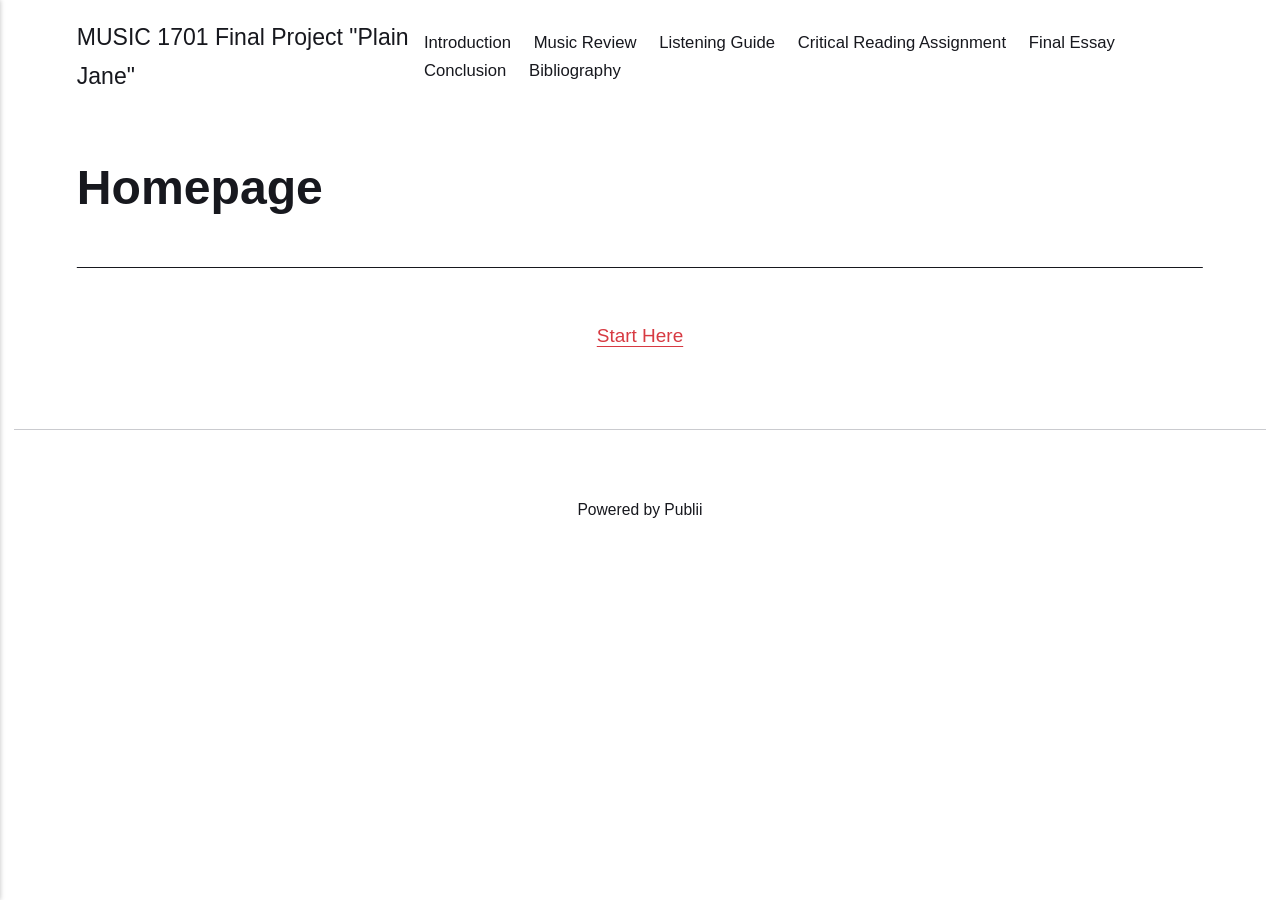
==== index.html @ c4e10c38 "Updated from Publii" ====
<!DOCTYPE html><html lang="en-gb"><head><meta charset="utf-8"><meta http-equiv="X-UA-Compatible" content="IE=edge"><meta name="viewport" content="width=device-width,initial-scale=1"><title>Homepage - MUSIC 1701 Final Project &quot;Plain Jane&quot;</title><meta name="description" content="Start Here"><meta name="generator" content="Publii Open-Source CMS for Static Site"><link rel="canonical" href="https://leojqian.github.io/final-project/"><link rel="alternate" type="application/atom+xml" href="https://leojqian.github.io/final-project/feed.xml" title="MUSIC 1701 Final Project &quot;Plain Jane&quot; - RSS"><link rel="alternate" type="application/json" href="https://leojqian.github.io/final-project/feed.json" title="MUSIC 1701 Final Project &quot;Plain Jane&quot; - JSON"><meta property="og:title" content="Homepage"><meta property="og:site_name" content="MUSIC 1701 Final Project 'Plain Jane'"><meta property="og:description" content="Start Here"><meta property="og:url" content="https://leojqian.github.io/final-project/"><meta property="og:type" content="article"><link rel="stylesheet" href="https://leojqian.github.io/final-project/assets/css/style.css?v=11bee19e86e8eda2cf9a60efd975666d"><script type="application/ld+json">{"@context":"http://schema.org","@type":"Article","mainEntityOfPage":{"@type":"WebPage","@id":"https://leojqian.github.io/final-project/"},"headline":"Homepage","datePublished":"2025-04-10T12:08-04:00","dateModified":"2025-04-17T03:04-04:00","description":"Start Here","author":{"@type":"Person","name":"Leo Qian","url":"https://leojqian.github.io/final-project/authors/leo-qian/"},"publisher":{"@type":"Organization","name":"Leo Qian"}}</script><noscript><style>img[loading] {
                    opacity: 1;
                }</style></noscript></head><body class="page-template"><header class="top js-header"><a class="logo" href="https://leojqian.github.io/final-project/">MUSIC 1701 Final Project &quot;Plain Jane&quot;</a><nav class="navbar js-navbar"><button class="navbar__toggle js-toggle" aria-label="Menu" aria-haspopup="true" aria-expanded="false"><span class="navbar__toggle-box"><span class="navbar__toggle-inner">Menu</span></span></button><ul class="navbar__menu"><li><a href="https://leojqian.github.io/final-project/introduction.html" target="_self">Introduction</a></li><li><a href="https://leojqian.github.io/final-project/music-review-2.html" target="_self">Music Review</a></li><li><a href="https://leojqian.github.io/final-project/listening-guide-2.html" target="_self">Listening Guide</a></li><li><a href="https://leojqian.github.io/final-project/critical-reading-assignment-2.html" target="_self">Critical Reading Assignment</a></li><li><a href="https://leojqian.github.io/final-project/final-essay-2.html" target="_self">Final Essay</a></li><li><a href="https://leojqian.github.io/final-project/conclusion-2.html" target="_self">Conclusion</a></li><li><a href="https://leojqian.github.io/final-project/bibliography-2.html" target="_self">Bibliography</a></li></ul></nav></header><main class="page"><article class="content"><div class="hero hero--noimage"><header class="hero__content"><div class="wrapper"><h1>Homepage</h1></div></header></div><div class="entry-wrapper content__entry"><p class="align-center"><a href="https://leojqian.github.io/final-project/introduction.html">Start Here</a></p></div></article></main><footer class="footer"><div class="wrapper"><div class="footer__copyright">Powered by Publii</div><button id="backToTop" class="footer__bttop" aria-label="Back to top" title="Back to top"><svg width="20" height="20"><use xlink:href="https://leojqian.github.io/final-project/assets/svg/svg-map.svg#toparrow"/></svg></button></div></footer><script defer="defer" src="https://leojqian.github.io/final-project/assets/js/scripts.min.js?v=ffcbea6c02c8178d10092962b235a5b0"></script><script>window.publiiThemeMenuConfig={mobileMenuMode:'sidebar',animationSpeed:300,submenuWidth: 'auto',doubleClickTime:500,mobileMenuExpandableSubmenus:true,relatedContainerForOverlayMenuSelector:'.top'};</script><script>var images = document.querySelectorAll('img[loading]');
        for (var i = 0; i < images.length; i++) {
            if (images[i].complete) {
                images[i].classList.add('is-loaded');
            } else {
                images[i].addEventListener('load', function () {
                    this.classList.add('is-loaded');
                }, false);
            }
        }</script></body></html>
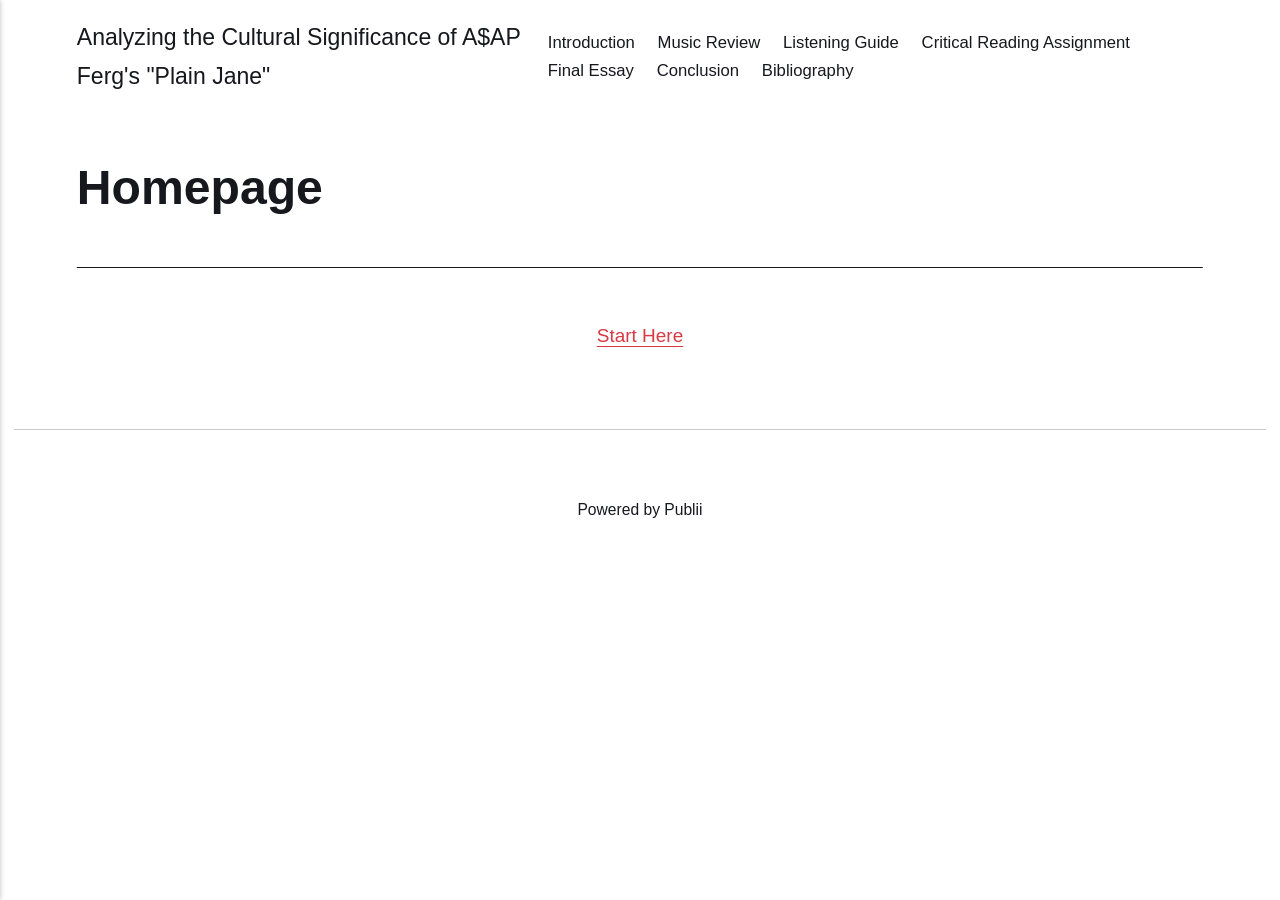
==== commit 90dd8345: "Updated from Publii" ====
--- a/index.html
+++ b/index.html
@@ -1,6 +1,6 @@
-<!DOCTYPE html><html lang="en-gb"><head><meta charset="utf-8"><meta http-equiv="X-UA-Compatible" content="IE=edge"><meta name="viewport" content="width=device-width,initial-scale=1"><title>Homepage - MUSIC 1701 Final Project &quot;Plain Jane&quot;</title><meta name="description" content="Start Here"><meta name="generator" content="Publii Open-Source CMS for Static Site"><link rel="canonical" href="https://leojqian.github.io/final-project/"><link rel="alternate" type="application/atom+xml" href="https://leojqian.github.io/final-project/feed.xml" title="MUSIC 1701 Final Project &quot;Plain Jane&quot; - RSS"><link rel="alternate" type="application/json" href="https://leojqian.github.io/final-project/feed.json" title="MUSIC 1701 Final Project &quot;Plain Jane&quot; - JSON"><meta property="og:title" content="Homepage"><meta property="og:site_name" content="MUSIC 1701 Final Project 'Plain Jane'"><meta property="og:description" content="Start Here"><meta property="og:url" content="https://leojqian.github.io/final-project/"><meta property="og:type" content="article"><link rel="stylesheet" href="https://leojqian.github.io/final-project/assets/css/style.css?v=11bee19e86e8eda2cf9a60efd975666d"><script type="application/ld+json">{"@context":"http://schema.org","@type":"Article","mainEntityOfPage":{"@type":"WebPage","@id":"https://leojqian.github.io/final-project/"},"headline":"Homepage","datePublished":"2025-04-10T12:08-04:00","dateModified":"2025-04-17T03:04-04:00","description":"Start Here","author":{"@type":"Person","name":"Leo Qian","url":"https://leojqian.github.io/final-project/authors/leo-qian/"},"publisher":{"@type":"Organization","name":"Leo Qian"}}</script><noscript><style>img[loading] {
+<!DOCTYPE html><html lang="en-gb"><head><meta charset="utf-8"><meta http-equiv="X-UA-Compatible" content="IE=edge"><meta name="viewport" content="width=device-width,initial-scale=1"><title>Homepage - Analyzing the Cultural Significance of A$AP Ferg&#x27;s &quot;Plain Jane&quot;</title><meta name="description" content="Start Here"><meta name="generator" content="Publii Open-Source CMS for Static Site"><link rel="canonical" href="https://leojqian.github.io/final-project/"><link rel="alternate" type="application/atom+xml" href="https://leojqian.github.io/final-project/feed.xml" title="Analyzing the Cultural Significance of A$AP Ferg&#x27;s &quot;Plain Jane&quot; - RSS"><link rel="alternate" type="application/json" href="https://leojqian.github.io/final-project/feed.json" title="Analyzing the Cultural Significance of A$AP Ferg&#x27;s &quot;Plain Jane&quot; - JSON"><meta property="og:title" content="Homepage"><meta property="og:site_name" content="Analyzing the Cultural Significance of A$AP Ferg's 'Plain Jane'"><meta property="og:description" content="Start Here"><meta property="og:url" content="https://leojqian.github.io/final-project/"><meta property="og:type" content="article"><link rel="stylesheet" href="https://leojqian.github.io/final-project/assets/css/style.css?v=11bee19e86e8eda2cf9a60efd975666d"><script type="application/ld+json">{"@context":"http://schema.org","@type":"Article","mainEntityOfPage":{"@type":"WebPage","@id":"https://leojqian.github.io/final-project/"},"headline":"Homepage","datePublished":"2025-04-10T12:08-04:00","dateModified":"2025-04-17T03:04-04:00","description":"Start Here","author":{"@type":"Person","name":"Leo Qian","url":"https://leojqian.github.io/final-project/authors/leo-qian/"},"publisher":{"@type":"Organization","name":"Leo Qian"}}</script><noscript><style>img[loading] {
                     opacity: 1;
-                }</style></noscript></head><body class="page-template"><header class="top js-header"><a class="logo" href="https://leojqian.github.io/final-project/">MUSIC 1701 Final Project &quot;Plain Jane&quot;</a><nav class="navbar js-navbar"><button class="navbar__toggle js-toggle" aria-label="Menu" aria-haspopup="true" aria-expanded="false"><span class="navbar__toggle-box"><span class="navbar__toggle-inner">Menu</span></span></button><ul class="navbar__menu"><li><a href="https://leojqian.github.io/final-project/introduction.html" target="_self">Introduction</a></li><li><a href="https://leojqian.github.io/final-project/music-review-2.html" target="_self">Music Review</a></li><li><a href="https://leojqian.github.io/final-project/listening-guide-2.html" target="_self">Listening Guide</a></li><li><a href="https://leojqian.github.io/final-project/critical-reading-assignment-2.html" target="_self">Critical Reading Assignment</a></li><li><a href="https://leojqian.github.io/final-project/final-essay-2.html" target="_self">Final Essay</a></li><li><a href="https://leojqian.github.io/final-project/conclusion-2.html" target="_self">Conclusion</a></li><li><a href="https://leojqian.github.io/final-project/bibliography-2.html" target="_self">Bibliography</a></li></ul></nav></header><main class="page"><article class="content"><div class="hero hero--noimage"><header class="hero__content"><div class="wrapper"><h1>Homepage</h1></div></header></div><div class="entry-wrapper content__entry"><p class="align-center"><a href="https://leojqian.github.io/final-project/introduction.html">Start Here</a></p></div></article></main><footer class="footer"><div class="wrapper"><div class="footer__copyright">Powered by Publii</div><button id="backToTop" class="footer__bttop" aria-label="Back to top" title="Back to top"><svg width="20" height="20"><use xlink:href="https://leojqian.github.io/final-project/assets/svg/svg-map.svg#toparrow"/></svg></button></div></footer><script defer="defer" src="https://leojqian.github.io/final-project/assets/js/scripts.min.js?v=ffcbea6c02c8178d10092962b235a5b0"></script><script>window.publiiThemeMenuConfig={mobileMenuMode:'sidebar',animationSpeed:300,submenuWidth: 'auto',doubleClickTime:500,mobileMenuExpandableSubmenus:true,relatedContainerForOverlayMenuSelector:'.top'};</script><script>var images = document.querySelectorAll('img[loading]');
+                }</style></noscript></head><body class="page-template"><header class="top js-header"><a class="logo" href="https://leojqian.github.io/final-project/">Analyzing the Cultural Significance of A$AP Ferg&#x27;s &quot;Plain Jane&quot;</a><nav class="navbar js-navbar"><button class="navbar__toggle js-toggle" aria-label="Menu" aria-haspopup="true" aria-expanded="false"><span class="navbar__toggle-box"><span class="navbar__toggle-inner">Menu</span></span></button><ul class="navbar__menu"><li><a href="https://leojqian.github.io/final-project/introduction.html" target="_self">Introduction</a></li><li><a href="https://leojqian.github.io/final-project/music-review-2.html" target="_self">Music Review</a></li><li><a href="https://leojqian.github.io/final-project/listening-guide-2.html" target="_self">Listening Guide</a></li><li><a href="https://leojqian.github.io/final-project/critical-reading-assignment-2.html" target="_self">Critical Reading Assignment</a></li><li><a href="https://leojqian.github.io/final-project/final-essay-2.html" target="_self">Final Essay</a></li><li><a href="https://leojqian.github.io/final-project/conclusion-2.html" target="_self">Conclusion</a></li><li><a href="https://leojqian.github.io/final-project/bibliography-2.html" target="_self">Bibliography</a></li></ul></nav></header><main class="page"><article class="content"><div class="hero hero--noimage"><header class="hero__content"><div class="wrapper"><h1>Homepage</h1></div></header></div><div class="entry-wrapper content__entry"><p class="align-center"><a href="https://leojqian.github.io/final-project/introduction.html">Start Here</a></p></div></article></main><footer class="footer"><div class="wrapper"><div class="footer__copyright">Powered by Publii</div><button id="backToTop" class="footer__bttop" aria-label="Back to top" title="Back to top"><svg width="20" height="20"><use xlink:href="https://leojqian.github.io/final-project/assets/svg/svg-map.svg#toparrow"/></svg></button></div></footer><script defer="defer" src="https://leojqian.github.io/final-project/assets/js/scripts.min.js?v=ffcbea6c02c8178d10092962b235a5b0"></script><script>window.publiiThemeMenuConfig={mobileMenuMode:'sidebar',animationSpeed:300,submenuWidth: 'auto',doubleClickTime:500,mobileMenuExpandableSubmenus:true,relatedContainerForOverlayMenuSelector:'.top'};</script><script>var images = document.querySelectorAll('img[loading]');
         for (var i = 0; i < images.length; i++) {
             if (images[i].complete) {
                 images[i].classList.add('is-loaded');
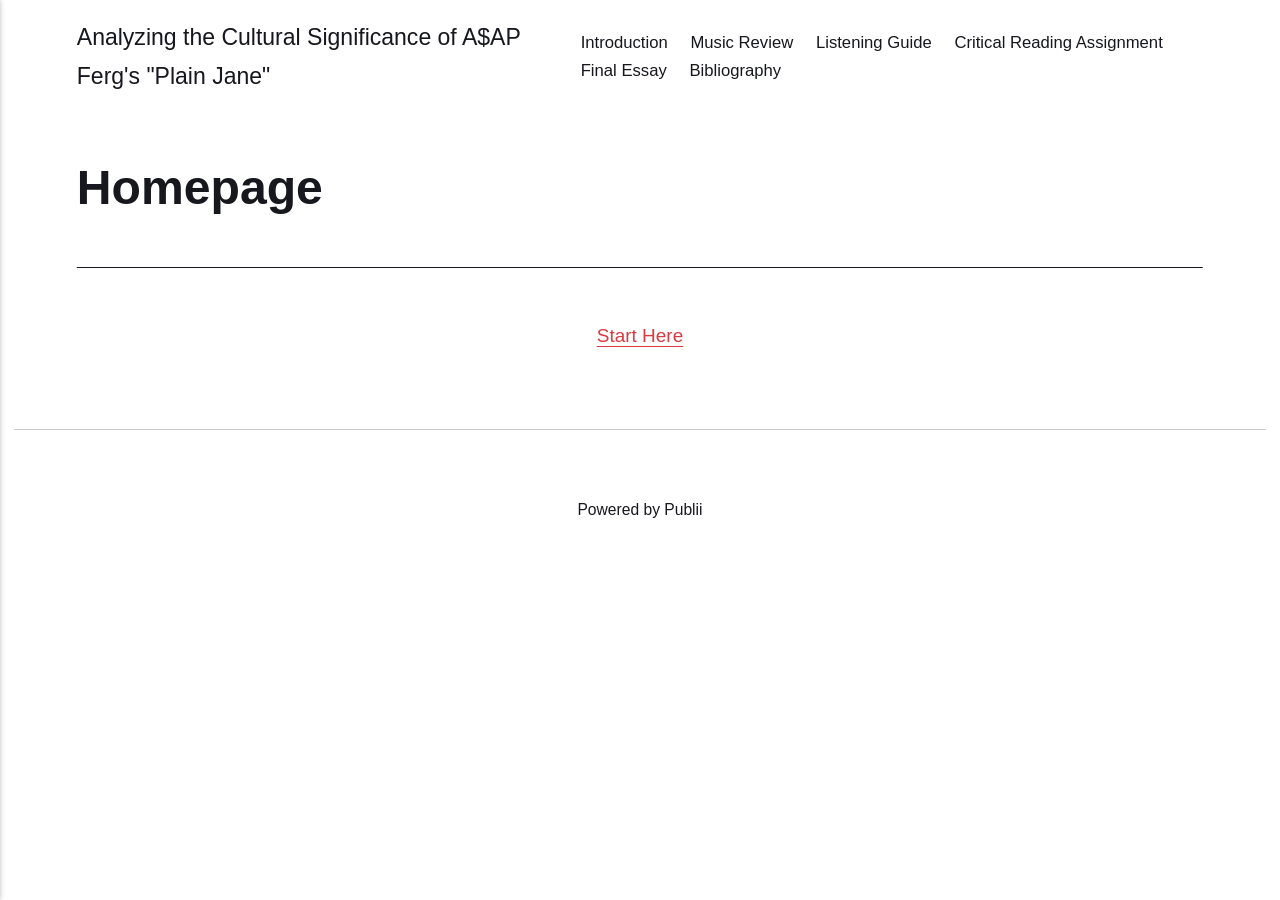
==== commit 12f1774d: "Updated from Publii" ====
--- a/index.html
+++ b/index.html
@@ -1,6 +1,6 @@
-<!DOCTYPE html><html lang="en-gb"><head><meta charset="utf-8"><meta http-equiv="X-UA-Compatible" content="IE=edge"><meta name="viewport" content="width=device-width,initial-scale=1"><title>Homepage - Analyzing the Cultural Significance of A$AP Ferg&#x27;s &quot;Plain Jane&quot;</title><meta name="description" content="Start Here"><meta name="generator" content="Publii Open-Source CMS for Static Site"><link rel="canonical" href="https://leojqian.github.io/final-project/"><link rel="alternate" type="application/atom+xml" href="https://leojqian.github.io/final-project/feed.xml" title="Analyzing the Cultural Significance of A$AP Ferg&#x27;s &quot;Plain Jane&quot; - RSS"><link rel="alternate" type="application/json" href="https://leojqian.github.io/final-project/feed.json" title="Analyzing the Cultural Significance of A$AP Ferg&#x27;s &quot;Plain Jane&quot; - JSON"><meta property="og:title" content="Homepage"><meta property="og:site_name" content="Analyzing the Cultural Significance of A$AP Ferg's 'Plain Jane'"><meta property="og:description" content="Start Here"><meta property="og:url" content="https://leojqian.github.io/final-project/"><meta property="og:type" content="article"><link rel="stylesheet" href="https://leojqian.github.io/final-project/assets/css/style.css?v=11bee19e86e8eda2cf9a60efd975666d"><script type="application/ld+json">{"@context":"http://schema.org","@type":"Article","mainEntityOfPage":{"@type":"WebPage","@id":"https://leojqian.github.io/final-project/"},"headline":"Homepage","datePublished":"2025-04-10T12:08-04:00","dateModified":"2025-04-17T03:04-04:00","description":"Start Here","author":{"@type":"Person","name":"Leo Qian","url":"https://leojqian.github.io/final-project/authors/leo-qian/"},"publisher":{"@type":"Organization","name":"Leo Qian"}}</script><noscript><style>img[loading] {
+<!DOCTYPE html><html lang="en-gb"><head><meta charset="utf-8"><meta http-equiv="X-UA-Compatible" content="IE=edge"><meta name="viewport" content="width=device-width,initial-scale=1"><title>Homepage - Analyzing the Cultural Significance of A$AP Ferg&#x27;s &quot;Plain Jane&quot;</title><meta name="description" content="Start Here"><meta name="generator" content="Publii Open-Source CMS for Static Site"><link rel="canonical" href="https://leojqian.github.io/final-project/"><link rel="alternate" type="application/atom+xml" href="https://leojqian.github.io/final-project/feed.xml" title="Analyzing the Cultural Significance of A$AP Ferg&#x27;s &quot;Plain Jane&quot; - RSS"><link rel="alternate" type="application/json" href="https://leojqian.github.io/final-project/feed.json" title="Analyzing the Cultural Significance of A$AP Ferg&#x27;s &quot;Plain Jane&quot; - JSON"><meta property="og:title" content="Homepage"><meta property="og:site_name" content="Analyzing the Cultural Significance of A$AP Ferg's 'Plain Jane'"><meta property="og:description" content="Start Here"><meta property="og:url" content="https://leojqian.github.io/final-project/"><meta property="og:type" content="article"><link rel="stylesheet" href="https://leojqian.github.io/final-project/assets/css/style.css?v=11bee19e86e8eda2cf9a60efd975666d"><script type="application/ld+json">{"@context":"http://schema.org","@type":"Article","mainEntityOfPage":{"@type":"WebPage","@id":"https://leojqian.github.io/final-project/"},"headline":"Homepage","datePublished":"2025-04-10T12:08-04:00","dateModified":"2025-05-06T22:43-04:00","description":"Start Here","author":{"@type":"Person","name":"Leo Qian","url":"https://leojqian.github.io/final-project/authors/leo-qian/"},"publisher":{"@type":"Organization","name":"Leo Qian"}}</script><noscript><style>img[loading] {
                     opacity: 1;
-                }</style></noscript></head><body class="page-template"><header class="top js-header"><a class="logo" href="https://leojqian.github.io/final-project/">Analyzing the Cultural Significance of A$AP Ferg&#x27;s &quot;Plain Jane&quot;</a><nav class="navbar js-navbar"><button class="navbar__toggle js-toggle" aria-label="Menu" aria-haspopup="true" aria-expanded="false"><span class="navbar__toggle-box"><span class="navbar__toggle-inner">Menu</span></span></button><ul class="navbar__menu"><li><a href="https://leojqian.github.io/final-project/introduction.html" target="_self">Introduction</a></li><li><a href="https://leojqian.github.io/final-project/music-review-2.html" target="_self">Music Review</a></li><li><a href="https://leojqian.github.io/final-project/listening-guide-2.html" target="_self">Listening Guide</a></li><li><a href="https://leojqian.github.io/final-project/critical-reading-assignment-2.html" target="_self">Critical Reading Assignment</a></li><li><a href="https://leojqian.github.io/final-project/final-essay-2.html" target="_self">Final Essay</a></li><li><a href="https://leojqian.github.io/final-project/conclusion-2.html" target="_self">Conclusion</a></li><li><a href="https://leojqian.github.io/final-project/bibliography-2.html" target="_self">Bibliography</a></li></ul></nav></header><main class="page"><article class="content"><div class="hero hero--noimage"><header class="hero__content"><div class="wrapper"><h1>Homepage</h1></div></header></div><div class="entry-wrapper content__entry"><p class="align-center"><a href="https://leojqian.github.io/final-project/introduction.html">Start Here</a></p></div></article></main><footer class="footer"><div class="wrapper"><div class="footer__copyright">Powered by Publii</div><button id="backToTop" class="footer__bttop" aria-label="Back to top" title="Back to top"><svg width="20" height="20"><use xlink:href="https://leojqian.github.io/final-project/assets/svg/svg-map.svg#toparrow"/></svg></button></div></footer><script defer="defer" src="https://leojqian.github.io/final-project/assets/js/scripts.min.js?v=ffcbea6c02c8178d10092962b235a5b0"></script><script>window.publiiThemeMenuConfig={mobileMenuMode:'sidebar',animationSpeed:300,submenuWidth: 'auto',doubleClickTime:500,mobileMenuExpandableSubmenus:true,relatedContainerForOverlayMenuSelector:'.top'};</script><script>var images = document.querySelectorAll('img[loading]');
+                }</style></noscript></head><body class="page-template"><header class="top js-header"><a class="logo" href="https://leojqian.github.io/final-project/">Analyzing the Cultural Significance of A$AP Ferg&#x27;s &quot;Plain Jane&quot;</a><nav class="navbar js-navbar"><button class="navbar__toggle js-toggle" aria-label="Menu" aria-haspopup="true" aria-expanded="false"><span class="navbar__toggle-box"><span class="navbar__toggle-inner">Menu</span></span></button><ul class="navbar__menu"><li><a href="https://leojqian.github.io/final-project/introduction.html" target="_self">Introduction</a></li><li><a href="https://leojqian.github.io/final-project/music-review-2.html" target="_self">Music Review</a></li><li><a href="https://leojqian.github.io/final-project/listening-guide-2.html" target="_self">Listening Guide</a></li><li><a href="https://leojqian.github.io/final-project/critical-reading-assignment-2.html" target="_self">Critical Reading Assignment</a></li><li><a href="https://leojqian.github.io/final-project/final-essay-2.html" target="_self">Final Essay</a></li><li><a href="https://leojqian.github.io/final-project/bibliography-2.html" target="_self">Bibliography</a></li></ul></nav></header><main class="page"><article class="content"><div class="hero hero--noimage"><header class="hero__content"><div class="wrapper"><h1>Homepage</h1></div></header></div><div class="entry-wrapper content__entry"><p class="align-center"><a href="https://leojqian.github.io/final-project/introduction.html">Start Here</a></p></div></article></main><footer class="footer"><div class="wrapper"><div class="footer__copyright">Powered by Publii</div><button id="backToTop" class="footer__bttop" aria-label="Back to top" title="Back to top"><svg width="20" height="20"><use xlink:href="https://leojqian.github.io/final-project/assets/svg/svg-map.svg#toparrow"/></svg></button></div></footer><script defer="defer" src="https://leojqian.github.io/final-project/assets/js/scripts.min.js?v=ffcbea6c02c8178d10092962b235a5b0"></script><script>window.publiiThemeMenuConfig={mobileMenuMode:'sidebar',animationSpeed:300,submenuWidth: 'auto',doubleClickTime:500,mobileMenuExpandableSubmenus:true,relatedContainerForOverlayMenuSelector:'.top'};</script><script>var images = document.querySelectorAll('img[loading]');
         for (var i = 0; i < images.length; i++) {
             if (images[i].complete) {
                 images[i].classList.add('is-loaded');
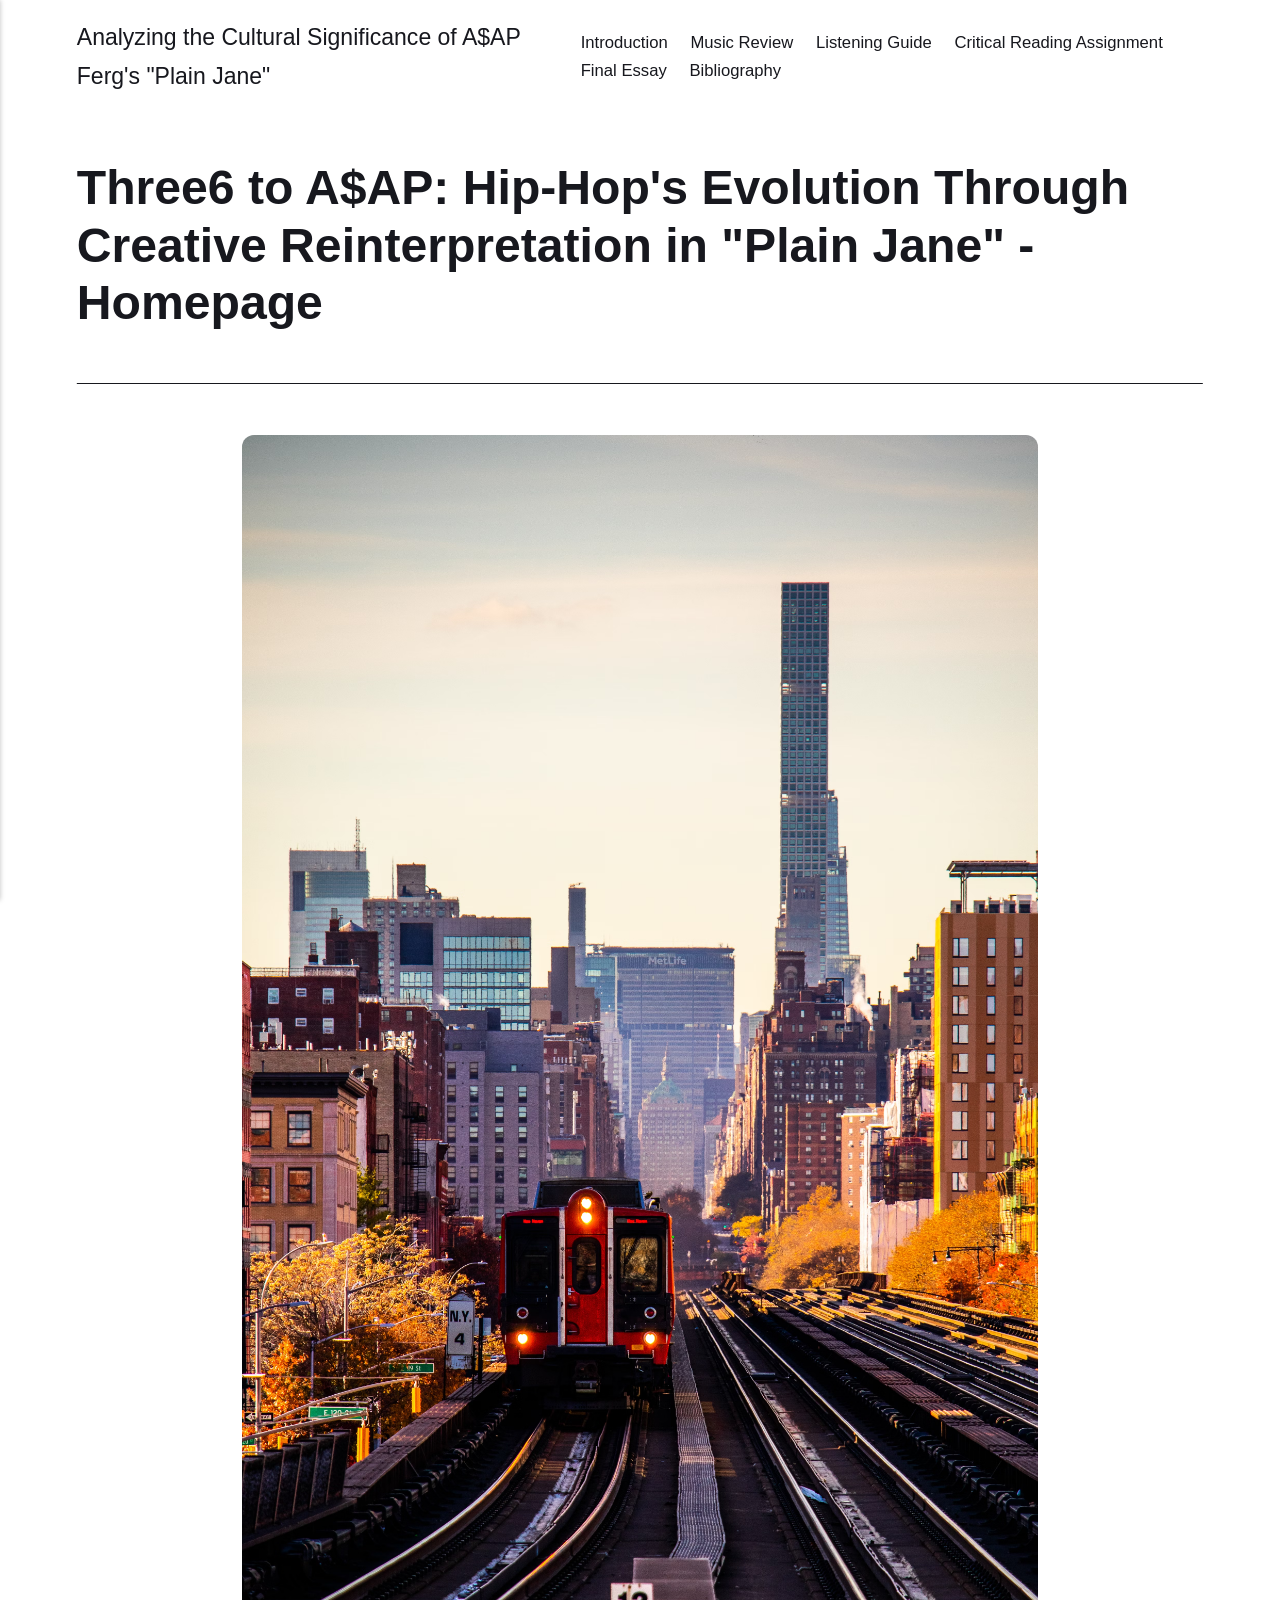
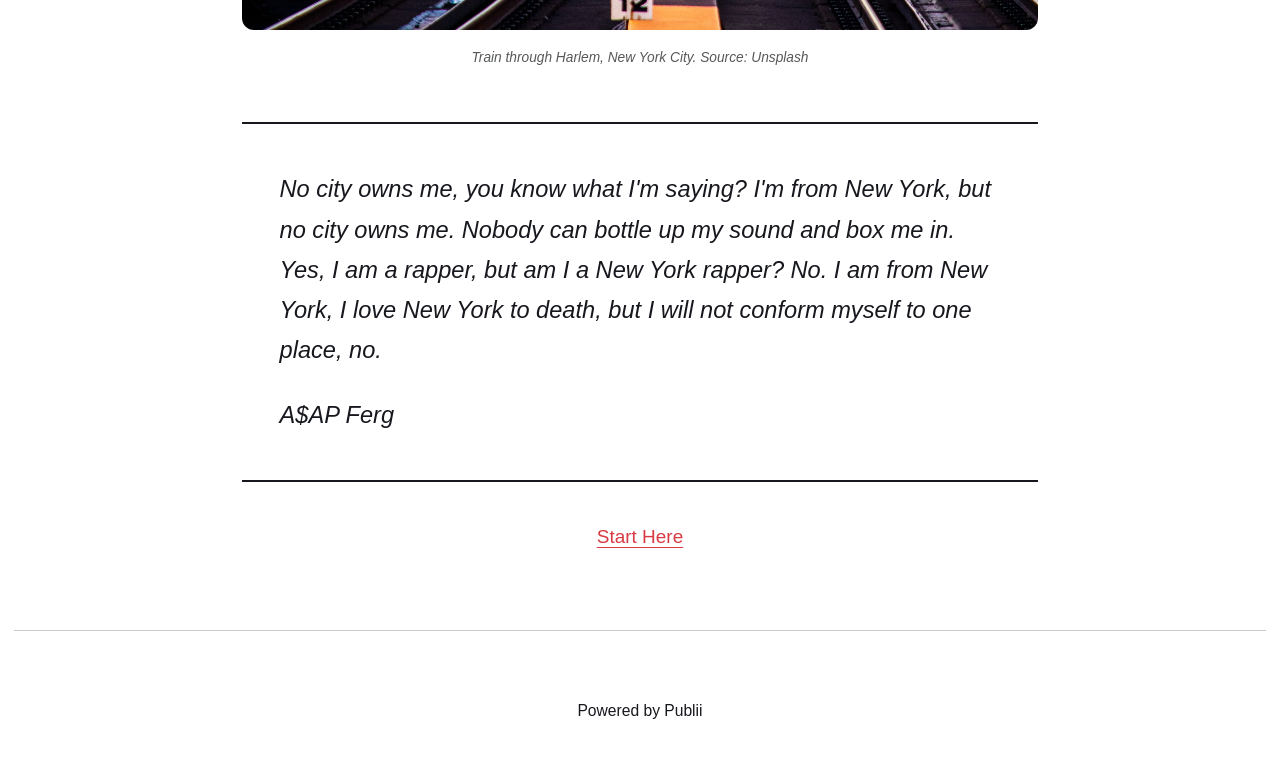
==== commit bed255c6: "Updated from Publii" ====
--- a/index.html
+++ b/index.html
@@ -1,6 +1,6 @@
-<!DOCTYPE html><html lang="en-gb"><head><meta charset="utf-8"><meta http-equiv="X-UA-Compatible" content="IE=edge"><meta name="viewport" content="width=device-width,initial-scale=1"><title>Homepage - Analyzing the Cultural Significance of A$AP Ferg&#x27;s &quot;Plain Jane&quot;</title><meta name="description" content="Start Here"><meta name="generator" content="Publii Open-Source CMS for Static Site"><link rel="canonical" href="https://leojqian.github.io/final-project/"><link rel="alternate" type="application/atom+xml" href="https://leojqian.github.io/final-project/feed.xml" title="Analyzing the Cultural Significance of A$AP Ferg&#x27;s &quot;Plain Jane&quot; - RSS"><link rel="alternate" type="application/json" href="https://leojqian.github.io/final-project/feed.json" title="Analyzing the Cultural Significance of A$AP Ferg&#x27;s &quot;Plain Jane&quot; - JSON"><meta property="og:title" content="Homepage"><meta property="og:site_name" content="Analyzing the Cultural Significance of A$AP Ferg's 'Plain Jane'"><meta property="og:description" content="Start Here"><meta property="og:url" content="https://leojqian.github.io/final-project/"><meta property="og:type" content="article"><link rel="stylesheet" href="https://leojqian.github.io/final-project/assets/css/style.css?v=11bee19e86e8eda2cf9a60efd975666d"><script type="application/ld+json">{"@context":"http://schema.org","@type":"Article","mainEntityOfPage":{"@type":"WebPage","@id":"https://leojqian.github.io/final-project/"},"headline":"Homepage","datePublished":"2025-04-10T12:08-04:00","dateModified":"2025-05-06T22:43-04:00","description":"Start Here","author":{"@type":"Person","name":"Leo Qian","url":"https://leojqian.github.io/final-project/authors/leo-qian/"},"publisher":{"@type":"Organization","name":"Leo Qian"}}</script><noscript><style>img[loading] {
+<!DOCTYPE html><html lang="en-gb"><head><meta charset="utf-8"><meta http-equiv="X-UA-Compatible" content="IE=edge"><meta name="viewport" content="width=device-width,initial-scale=1"><title>Three6 to A$AP: Hip-Hop&#x27;s Evolution Through Creative Reinterpretation in &quot;Plain Jane&quot; - Homepage - Analyzing the Cultural Significance of A$AP Ferg&#x27;s &quot;Plain Jane&quot;</title><meta name="description" content="Train through Harlem, New York City. Source: Unsplash No city owns me, you know what I'm saying? I'm from New York, but no city owns me. Nobody can bottle up my sound and box me in. Yes, I am a rapper, but am I a&hellip;"><meta name="generator" content="Publii Open-Source CMS for Static Site"><link rel="canonical" href="https://leojqian.github.io/final-project/"><link rel="alternate" type="application/atom+xml" href="https://leojqian.github.io/final-project/feed.xml" title="Analyzing the Cultural Significance of A$AP Ferg&#x27;s &quot;Plain Jane&quot; - RSS"><link rel="alternate" type="application/json" href="https://leojqian.github.io/final-project/feed.json" title="Analyzing the Cultural Significance of A$AP Ferg&#x27;s &quot;Plain Jane&quot; - JSON"><meta property="og:title" content="Three6 to A$AP: Hip-Hop's Evolution Through Creative Reinterpretation in 'Plain Jane' - Homepage"><meta property="og:site_name" content="Analyzing the Cultural Significance of A$AP Ferg's 'Plain Jane'"><meta property="og:description" content="Train through Harlem, New York City. Source: Unsplash No city owns me, you know what I'm saying? I'm from New York, but no city owns me. Nobody can bottle up my sound and box me in. Yes, I am a rapper, but am I a&hellip;"><meta property="og:url" content="https://leojqian.github.io/final-project/"><meta property="og:type" content="article"><link rel="stylesheet" href="https://leojqian.github.io/final-project/assets/css/style.css?v=11bee19e86e8eda2cf9a60efd975666d"><script type="application/ld+json">{"@context":"http://schema.org","@type":"Article","mainEntityOfPage":{"@type":"WebPage","@id":"https://leojqian.github.io/final-project/"},"headline":"Three6 to A$AP: Hip-Hop's Evolution Through Creative Reinterpretation in \"Plain Jane\" - Homepage","datePublished":"2025-04-10T12:08-04:00","dateModified":"2025-05-08T02:16-04:00","description":"Train through Harlem, New York City. Source: Unsplash No city owns me, you know what I'm saying? I'm from New York, but no city owns me. Nobody can bottle up my sound and box me in. Yes, I am a rapper, but am I a&hellip;","author":{"@type":"Person","name":"Leo Qian","url":"https://leojqian.github.io/final-project/authors/leo-qian/"},"publisher":{"@type":"Organization","name":"Leo Qian"}}</script><noscript><style>img[loading] {
                     opacity: 1;
-                }</style></noscript></head><body class="page-template"><header class="top js-header"><a class="logo" href="https://leojqian.github.io/final-project/">Analyzing the Cultural Significance of A$AP Ferg&#x27;s &quot;Plain Jane&quot;</a><nav class="navbar js-navbar"><button class="navbar__toggle js-toggle" aria-label="Menu" aria-haspopup="true" aria-expanded="false"><span class="navbar__toggle-box"><span class="navbar__toggle-inner">Menu</span></span></button><ul class="navbar__menu"><li><a href="https://leojqian.github.io/final-project/introduction.html" target="_self">Introduction</a></li><li><a href="https://leojqian.github.io/final-project/music-review-2.html" target="_self">Music Review</a></li><li><a href="https://leojqian.github.io/final-project/listening-guide-2.html" target="_self">Listening Guide</a></li><li><a href="https://leojqian.github.io/final-project/critical-reading-assignment-2.html" target="_self">Critical Reading Assignment</a></li><li><a href="https://leojqian.github.io/final-project/final-essay-2.html" target="_self">Final Essay</a></li><li><a href="https://leojqian.github.io/final-project/bibliography-2.html" target="_self">Bibliography</a></li></ul></nav></header><main class="page"><article class="content"><div class="hero hero--noimage"><header class="hero__content"><div class="wrapper"><h1>Homepage</h1></div></header></div><div class="entry-wrapper content__entry"><p class="align-center"><a href="https://leojqian.github.io/final-project/introduction.html">Start Here</a></p></div></article></main><footer class="footer"><div class="wrapper"><div class="footer__copyright">Powered by Publii</div><button id="backToTop" class="footer__bttop" aria-label="Back to top" title="Back to top"><svg width="20" height="20"><use xlink:href="https://leojqian.github.io/final-project/assets/svg/svg-map.svg#toparrow"/></svg></button></div></footer><script defer="defer" src="https://leojqian.github.io/final-project/assets/js/scripts.min.js?v=ffcbea6c02c8178d10092962b235a5b0"></script><script>window.publiiThemeMenuConfig={mobileMenuMode:'sidebar',animationSpeed:300,submenuWidth: 'auto',doubleClickTime:500,mobileMenuExpandableSubmenus:true,relatedContainerForOverlayMenuSelector:'.top'};</script><script>var images = document.querySelectorAll('img[loading]');
+                }</style></noscript></head><body class="page-template"><header class="top js-header"><a class="logo" href="https://leojqian.github.io/final-project/">Analyzing the Cultural Significance of A$AP Ferg&#x27;s &quot;Plain Jane&quot;</a><nav class="navbar js-navbar"><button class="navbar__toggle js-toggle" aria-label="Menu" aria-haspopup="true" aria-expanded="false"><span class="navbar__toggle-box"><span class="navbar__toggle-inner">Menu</span></span></button><ul class="navbar__menu"><li><a href="https://leojqian.github.io/final-project/introduction.html" target="_self">Introduction</a></li><li><a href="https://leojqian.github.io/final-project/music-review-2.html" target="_self">Music Review</a></li><li><a href="https://leojqian.github.io/final-project/listening-guide-2.html" target="_self">Listening Guide</a></li><li><a href="https://leojqian.github.io/final-project/critical-reading-assignment-2.html" target="_self">Critical Reading Assignment</a></li><li><a href="https://leojqian.github.io/final-project/final-essay-2.html" target="_self">Final Essay</a></li><li><a href="https://leojqian.github.io/final-project/bibliography-2.html" target="_self">Bibliography</a></li></ul></nav></header><main class="page"><article class="content"><div class="hero hero--noimage"><header class="hero__content"><div class="wrapper"><h1>Three6 to A$AP: Hip-Hop&#x27;s Evolution Through Creative Reinterpretation in &quot;Plain Jane&quot; - Homepage</h1></div></header></div><div class="entry-wrapper content__entry"><figure class="post__image"><img loading="lazy" src="https://leojqian.github.io/final-project/media/posts/8/photo-1637638022310-4b7ee78e78a3-2.avif" alt="" width="3087" height="4631"><figcaption>Train through Harlem, New York City. Source: Unsplash</figcaption></figure><blockquote><p class="b-qt qt_704887">No city owns me, you know what I'm saying? I'm from New York, but no city owns me. Nobody can bottle up my sound and box me in. Yes, I am a rapper, but am I a New York rapper? No. I am from New York, I love New York to death, but I will not conform myself to one place, no.</p><p>A$AP Ferg</p></blockquote><p class="align-center"><a href="https://leojqian.github.io/final-project/introduction.html">Start Here</a></p></div></article></main><footer class="footer"><div class="wrapper"><div class="footer__copyright">Powered by Publii</div><button id="backToTop" class="footer__bttop" aria-label="Back to top" title="Back to top"><svg width="20" height="20"><use xlink:href="https://leojqian.github.io/final-project/assets/svg/svg-map.svg#toparrow"/></svg></button></div></footer><script defer="defer" src="https://leojqian.github.io/final-project/assets/js/scripts.min.js?v=ffcbea6c02c8178d10092962b235a5b0"></script><script>window.publiiThemeMenuConfig={mobileMenuMode:'sidebar',animationSpeed:300,submenuWidth: 'auto',doubleClickTime:500,mobileMenuExpandableSubmenus:true,relatedContainerForOverlayMenuSelector:'.top'};</script><script>var images = document.querySelectorAll('img[loading]');
         for (var i = 0; i < images.length; i++) {
             if (images[i].complete) {
                 images[i].classList.add('is-loaded');
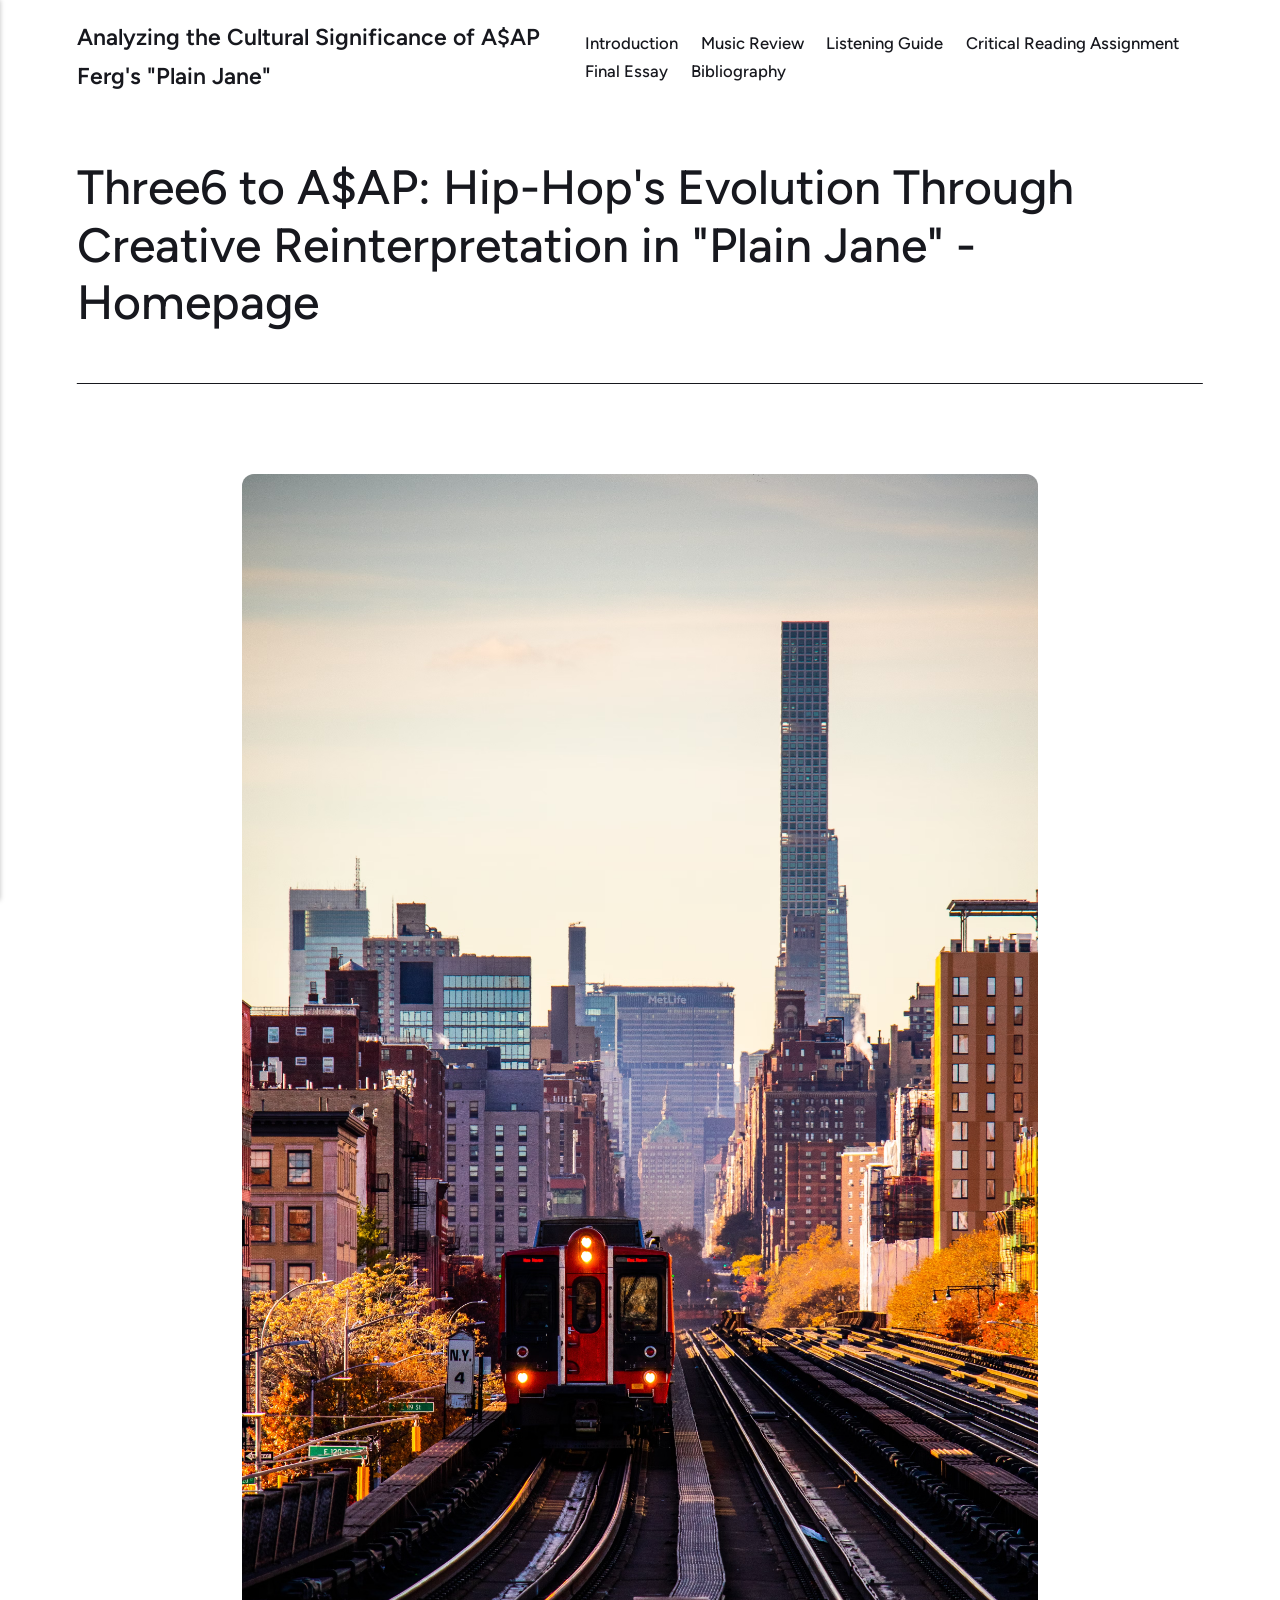
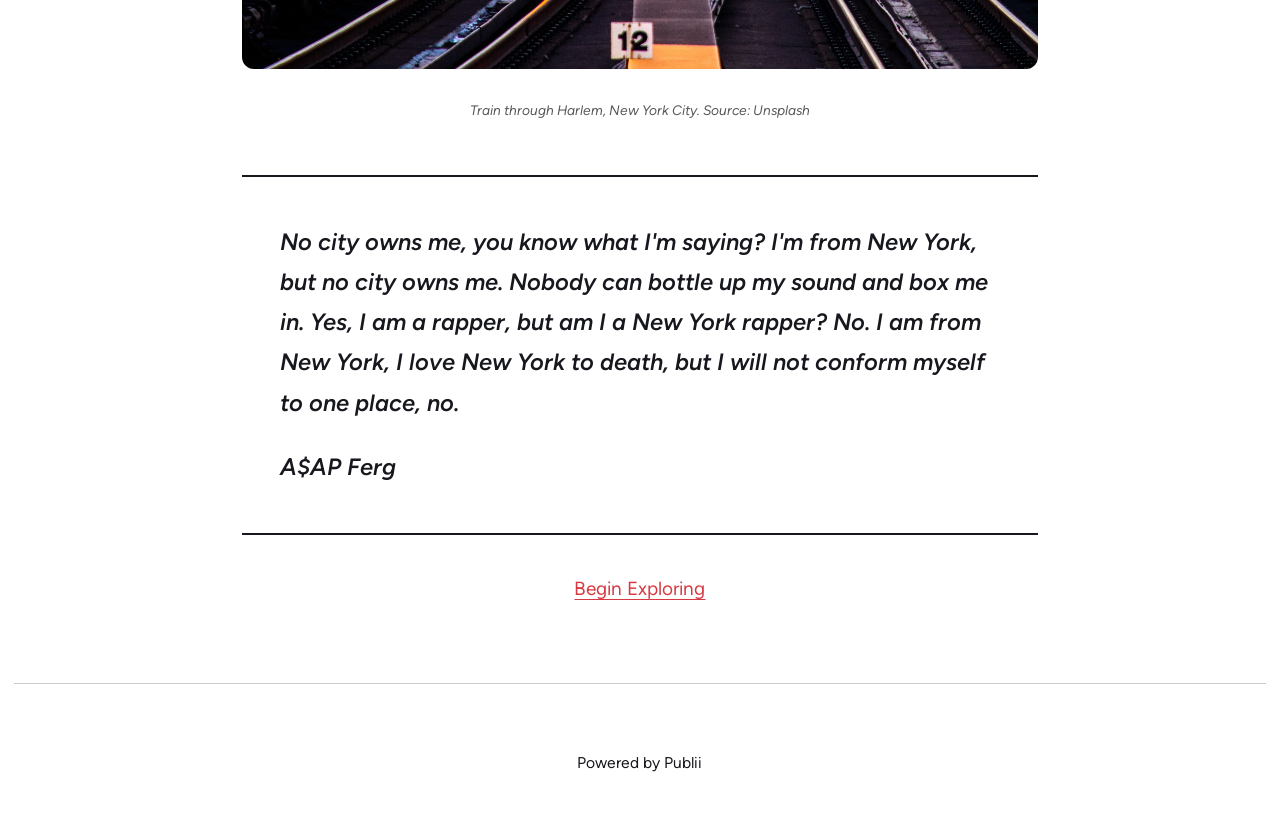
==== commit 07d9c4eb: "Updated from Publii" ====
--- a/index.html
+++ b/index.html
@@ -1,6 +1,6 @@
-<!DOCTYPE html><html lang="en-gb"><head><meta charset="utf-8"><meta http-equiv="X-UA-Compatible" content="IE=edge"><meta name="viewport" content="width=device-width,initial-scale=1"><title>Three6 to A$AP: Hip-Hop&#x27;s Evolution Through Creative Reinterpretation in &quot;Plain Jane&quot; - Homepage - Analyzing the Cultural Significance of A$AP Ferg&#x27;s &quot;Plain Jane&quot;</title><meta name="description" content="Train through Harlem, New York City. Source: Unsplash No city owns me, you know what I'm saying? I'm from New York, but no city owns me. Nobody can bottle up my sound and box me in. Yes, I am a rapper, but am I a&hellip;"><meta name="generator" content="Publii Open-Source CMS for Static Site"><link rel="canonical" href="https://leojqian.github.io/final-project/"><link rel="alternate" type="application/atom+xml" href="https://leojqian.github.io/final-project/feed.xml" title="Analyzing the Cultural Significance of A$AP Ferg&#x27;s &quot;Plain Jane&quot; - RSS"><link rel="alternate" type="application/json" href="https://leojqian.github.io/final-project/feed.json" title="Analyzing the Cultural Significance of A$AP Ferg&#x27;s &quot;Plain Jane&quot; - JSON"><meta property="og:title" content="Three6 to A$AP: Hip-Hop's Evolution Through Creative Reinterpretation in 'Plain Jane' - Homepage"><meta property="og:site_name" content="Analyzing the Cultural Significance of A$AP Ferg's 'Plain Jane'"><meta property="og:description" content="Train through Harlem, New York City. Source: Unsplash No city owns me, you know what I'm saying? I'm from New York, but no city owns me. Nobody can bottle up my sound and box me in. Yes, I am a rapper, but am I a&hellip;"><meta property="og:url" content="https://leojqian.github.io/final-project/"><meta property="og:type" content="article"><link rel="stylesheet" href="https://leojqian.github.io/final-project/assets/css/style.css?v=11bee19e86e8eda2cf9a60efd975666d"><script type="application/ld+json">{"@context":"http://schema.org","@type":"Article","mainEntityOfPage":{"@type":"WebPage","@id":"https://leojqian.github.io/final-project/"},"headline":"Three6 to A$AP: Hip-Hop's Evolution Through Creative Reinterpretation in \"Plain Jane\" - Homepage","datePublished":"2025-04-10T12:08-04:00","dateModified":"2025-05-08T02:16-04:00","description":"Train through Harlem, New York City. Source: Unsplash No city owns me, you know what I'm saying? I'm from New York, but no city owns me. Nobody can bottle up my sound and box me in. Yes, I am a rapper, but am I a&hellip;","author":{"@type":"Person","name":"Leo Qian","url":"https://leojqian.github.io/final-project/authors/leo-qian/"},"publisher":{"@type":"Organization","name":"Leo Qian"}}</script><noscript><style>img[loading] {
+<!DOCTYPE html><html lang="en-gb"><head><meta charset="utf-8"><meta http-equiv="X-UA-Compatible" content="IE=edge"><meta name="viewport" content="width=device-width,initial-scale=1"><title>Three6 to A$AP: Hip-Hop&#x27;s Evolution Through Creative Reinterpretation in &quot;Plain Jane&quot; - Homepage - Analyzing the Cultural Significance of A$AP Ferg&#x27;s &quot;Plain Jane&quot;</title><meta name="description" content="Train through Harlem, New York City. Source: Unsplash No city owns me, you know what I'm saying? I'm from New York, but no city owns me. Nobody can bottle up my sound and box me in. Yes, I am a rapper, but am I a&hellip;"><meta name="generator" content="Publii Open-Source CMS for Static Site"><link rel="canonical" href="https://leojqian.github.io/final-project/"><link rel="alternate" type="application/atom+xml" href="https://leojqian.github.io/final-project/feed.xml" title="Analyzing the Cultural Significance of A$AP Ferg&#x27;s &quot;Plain Jane&quot; - RSS"><link rel="alternate" type="application/json" href="https://leojqian.github.io/final-project/feed.json" title="Analyzing the Cultural Significance of A$AP Ferg&#x27;s &quot;Plain Jane&quot; - JSON"><meta property="og:title" content="Three6 to A$AP: Hip-Hop's Evolution Through Creative Reinterpretation in 'Plain Jane' - Homepage"><meta property="og:site_name" content="Analyzing the Cultural Significance of A$AP Ferg's 'Plain Jane'"><meta property="og:description" content="Train through Harlem, New York City. Source: Unsplash No city owns me, you know what I'm saying? I'm from New York, but no city owns me. Nobody can bottle up my sound and box me in. Yes, I am a rapper, but am I a&hellip;"><meta property="og:url" content="https://leojqian.github.io/final-project/"><meta property="og:type" content="article"><link rel="preload" href="https://leojqian.github.io/final-project/assets/dynamic/fonts/figtree/figtree.woff2" as="font" type="font/woff2" crossorigin><link rel="preload" href="https://leojqian.github.io/final-project/assets/dynamic/fonts/figtree/figtree-italic.woff2" as="font" type="font/woff2" crossorigin><link rel="stylesheet" href="https://leojqian.github.io/final-project/assets/css/style.css?v=17d6cbfd1ba200fd078443e1cfca6064"><script type="application/ld+json">{"@context":"http://schema.org","@type":"Article","mainEntityOfPage":{"@type":"WebPage","@id":"https://leojqian.github.io/final-project/"},"headline":"Three6 to A$AP: Hip-Hop's Evolution Through Creative Reinterpretation in \"Plain Jane\" - Homepage","datePublished":"2025-04-10T12:08-04:00","dateModified":"2025-05-14T00:08-04:00","description":"Train through Harlem, New York City. Source: Unsplash No city owns me, you know what I'm saying? I'm from New York, but no city owns me. Nobody can bottle up my sound and box me in. Yes, I am a rapper, but am I a&hellip;","author":{"@type":"Person","name":"Leo Qian","url":"https://leojqian.github.io/final-project/authors/leo-qian/"},"publisher":{"@type":"Organization","name":"Leo Qian"}}</script><noscript><style>img[loading] {
                     opacity: 1;
-                }</style></noscript></head><body class="page-template"><header class="top js-header"><a class="logo" href="https://leojqian.github.io/final-project/">Analyzing the Cultural Significance of A$AP Ferg&#x27;s &quot;Plain Jane&quot;</a><nav class="navbar js-navbar"><button class="navbar__toggle js-toggle" aria-label="Menu" aria-haspopup="true" aria-expanded="false"><span class="navbar__toggle-box"><span class="navbar__toggle-inner">Menu</span></span></button><ul class="navbar__menu"><li><a href="https://leojqian.github.io/final-project/introduction.html" target="_self">Introduction</a></li><li><a href="https://leojqian.github.io/final-project/music-review-2.html" target="_self">Music Review</a></li><li><a href="https://leojqian.github.io/final-project/listening-guide-2.html" target="_self">Listening Guide</a></li><li><a href="https://leojqian.github.io/final-project/critical-reading-assignment-2.html" target="_self">Critical Reading Assignment</a></li><li><a href="https://leojqian.github.io/final-project/final-essay-2.html" target="_self">Final Essay</a></li><li><a href="https://leojqian.github.io/final-project/bibliography-2.html" target="_self">Bibliography</a></li></ul></nav></header><main class="page"><article class="content"><div class="hero hero--noimage"><header class="hero__content"><div class="wrapper"><h1>Three6 to A$AP: Hip-Hop&#x27;s Evolution Through Creative Reinterpretation in &quot;Plain Jane&quot; - Homepage</h1></div></header></div><div class="entry-wrapper content__entry"><figure class="post__image"><img loading="lazy" src="https://leojqian.github.io/final-project/media/posts/8/photo-1637638022310-4b7ee78e78a3-2.avif" alt="" width="3087" height="4631"><figcaption>Train through Harlem, New York City. Source: Unsplash</figcaption></figure><blockquote><p class="b-qt qt_704887">No city owns me, you know what I'm saying? I'm from New York, but no city owns me. Nobody can bottle up my sound and box me in. Yes, I am a rapper, but am I a New York rapper? No. I am from New York, I love New York to death, but I will not conform myself to one place, no.</p><p>A$AP Ferg</p></blockquote><p class="align-center"><a href="https://leojqian.github.io/final-project/introduction.html">Start Here</a></p></div></article></main><footer class="footer"><div class="wrapper"><div class="footer__copyright">Powered by Publii</div><button id="backToTop" class="footer__bttop" aria-label="Back to top" title="Back to top"><svg width="20" height="20"><use xlink:href="https://leojqian.github.io/final-project/assets/svg/svg-map.svg#toparrow"/></svg></button></div></footer><script defer="defer" src="https://leojqian.github.io/final-project/assets/js/scripts.min.js?v=ffcbea6c02c8178d10092962b235a5b0"></script><script>window.publiiThemeMenuConfig={mobileMenuMode:'sidebar',animationSpeed:300,submenuWidth: 'auto',doubleClickTime:500,mobileMenuExpandableSubmenus:true,relatedContainerForOverlayMenuSelector:'.top'};</script><script>var images = document.querySelectorAll('img[loading]');
+                }</style></noscript></head><body class="page-template"><header class="top js-header"><a class="logo" href="https://leojqian.github.io/final-project/">Analyzing the Cultural Significance of A$AP Ferg&#x27;s &quot;Plain Jane&quot;</a><nav class="navbar js-navbar"><button class="navbar__toggle js-toggle" aria-label="Menu" aria-haspopup="true" aria-expanded="false"><span class="navbar__toggle-box"><span class="navbar__toggle-inner">Menu</span></span></button><ul class="navbar__menu"><li><a href="https://leojqian.github.io/final-project/introduction.html" target="_self">Introduction</a></li><li><a href="https://leojqian.github.io/final-project/music-review-2.html" target="_self">Music Review</a></li><li><a href="https://leojqian.github.io/final-project/listening-guide-2.html" target="_self">Listening Guide</a></li><li><a href="https://leojqian.github.io/final-project/critical-reading-assignment-2.html" target="_self">Critical Reading Assignment</a></li><li><a href="https://leojqian.github.io/final-project/final-essay-2.html" target="_self">Final Essay</a></li><li><a href="https://leojqian.github.io/final-project/bibliography-2.html" target="_self">Bibliography</a></li></ul></nav></header><main class="page"><article class="content"><div class="hero hero--noimage"><header class="hero__content"><div class="wrapper"><h1>Three6 to A$AP: Hip-Hop&#x27;s Evolution Through Creative Reinterpretation in &quot;Plain Jane&quot; - Homepage</h1></div></header></div><div class="entry-wrapper content__entry"><figure class="post__image"><figure class="post__image"><img loading="lazy" src="https://leojqian.github.io/final-project/media/posts/8/photo-1637638022310-4b7ee78e78a3-2.avif" alt="" width="3087" height="4631"></figure><figcaption>Train through Harlem, New York City. Source: Unsplash</figcaption></figure><blockquote><p class="b-qt qt_704887">No city owns me, you know what I'm saying? I'm from New York, but no city owns me. Nobody can bottle up my sound and box me in. Yes, I am a rapper, but am I a New York rapper? No. I am from New York, I love New York to death, but I will not conform myself to one place, no.</p><p>A$AP Ferg</p></blockquote><p class="align-center"><a href="https://leojqian.github.io/final-project/introduction.html">Begin Exploring</a></p></div></article></main><footer class="footer"><div class="wrapper"><div class="footer__copyright"><p>Powered by Publii</p></div><button id="backToTop" class="footer__bttop" aria-label="Back to top" title="Back to top"><svg width="20" height="20"><use xlink:href="https://leojqian.github.io/final-project/assets/svg/svg-map.svg#toparrow"/></svg></button></div></footer><script defer="defer" src="https://leojqian.github.io/final-project/assets/js/scripts.min.js?v=ffcbea6c02c8178d10092962b235a5b0"></script><script>window.publiiThemeMenuConfig={mobileMenuMode:'sidebar',animationSpeed:300,submenuWidth: 'auto',doubleClickTime:500,mobileMenuExpandableSubmenus:true,relatedContainerForOverlayMenuSelector:'.top'};</script><script>var images = document.querySelectorAll('img[loading]');
         for (var i = 0; i < images.length; i++) {
             if (images[i].complete) {
                 images[i].classList.add('is-loaded');
